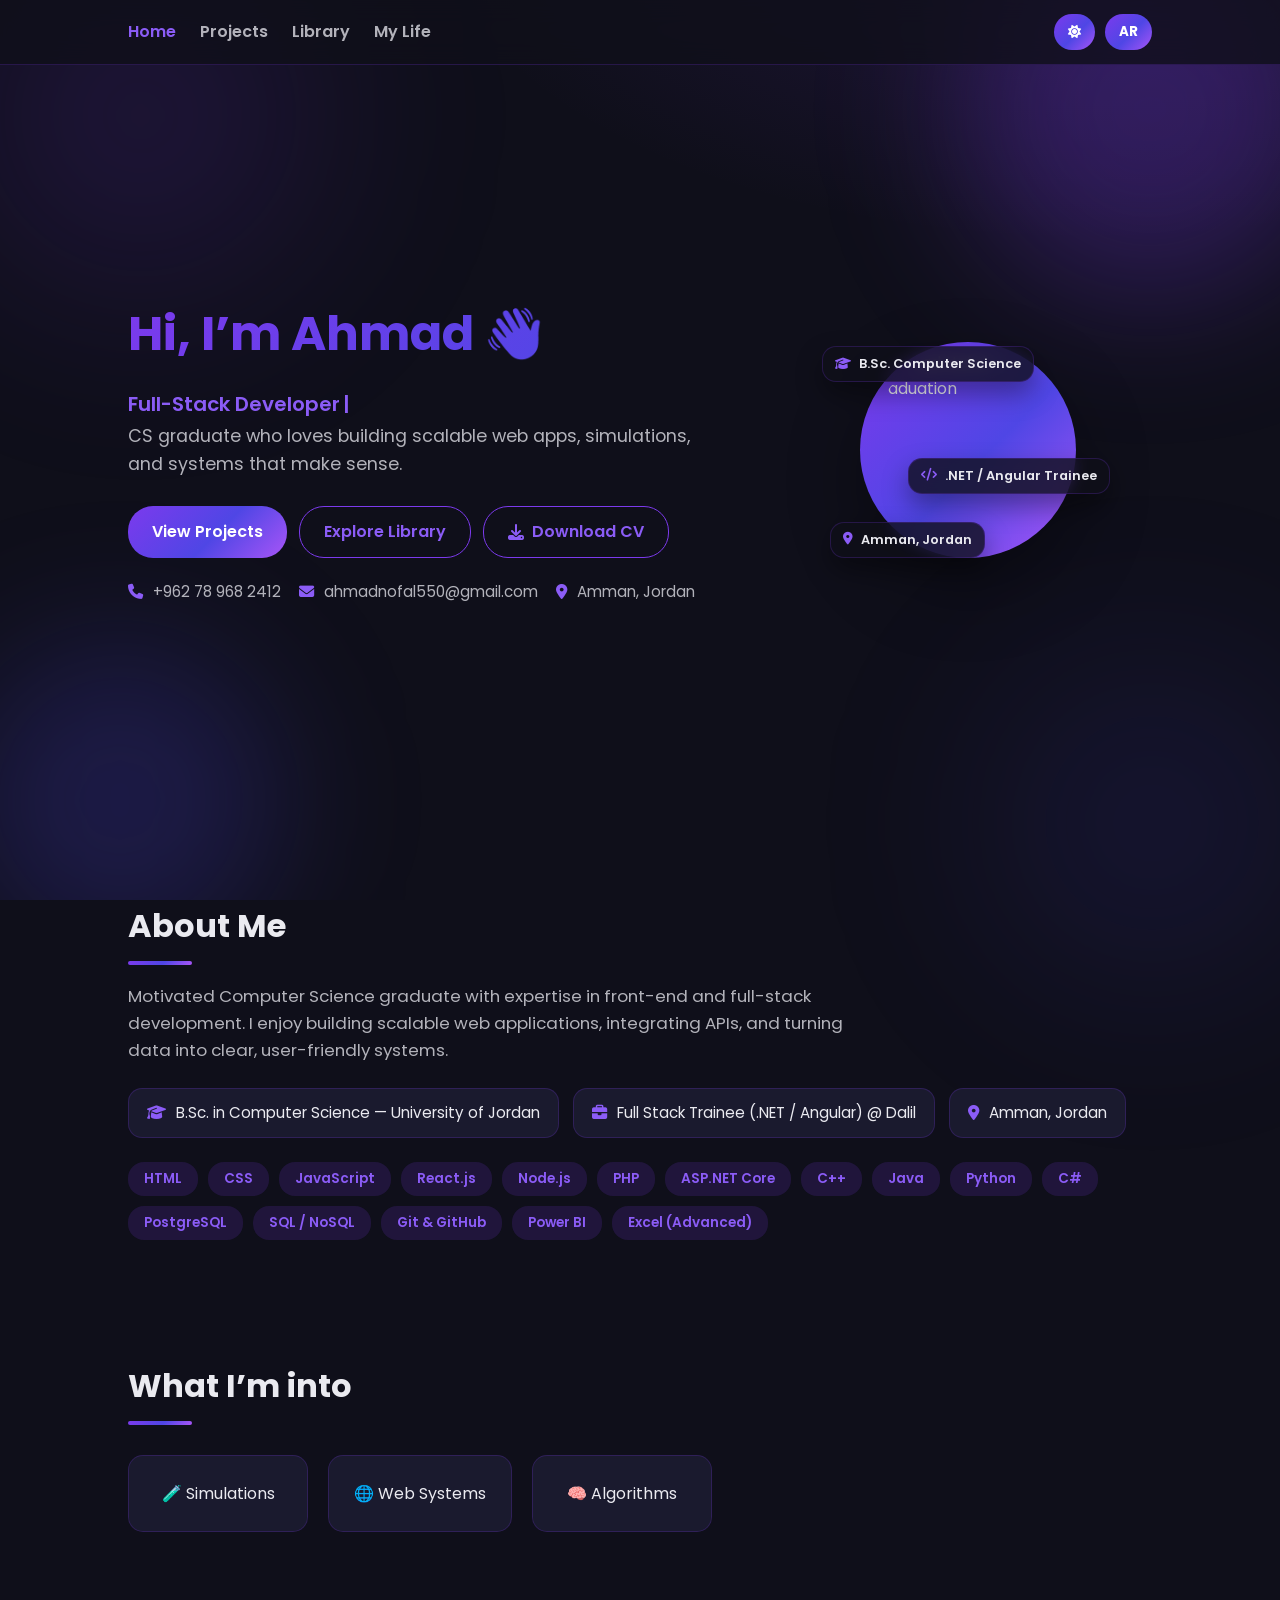
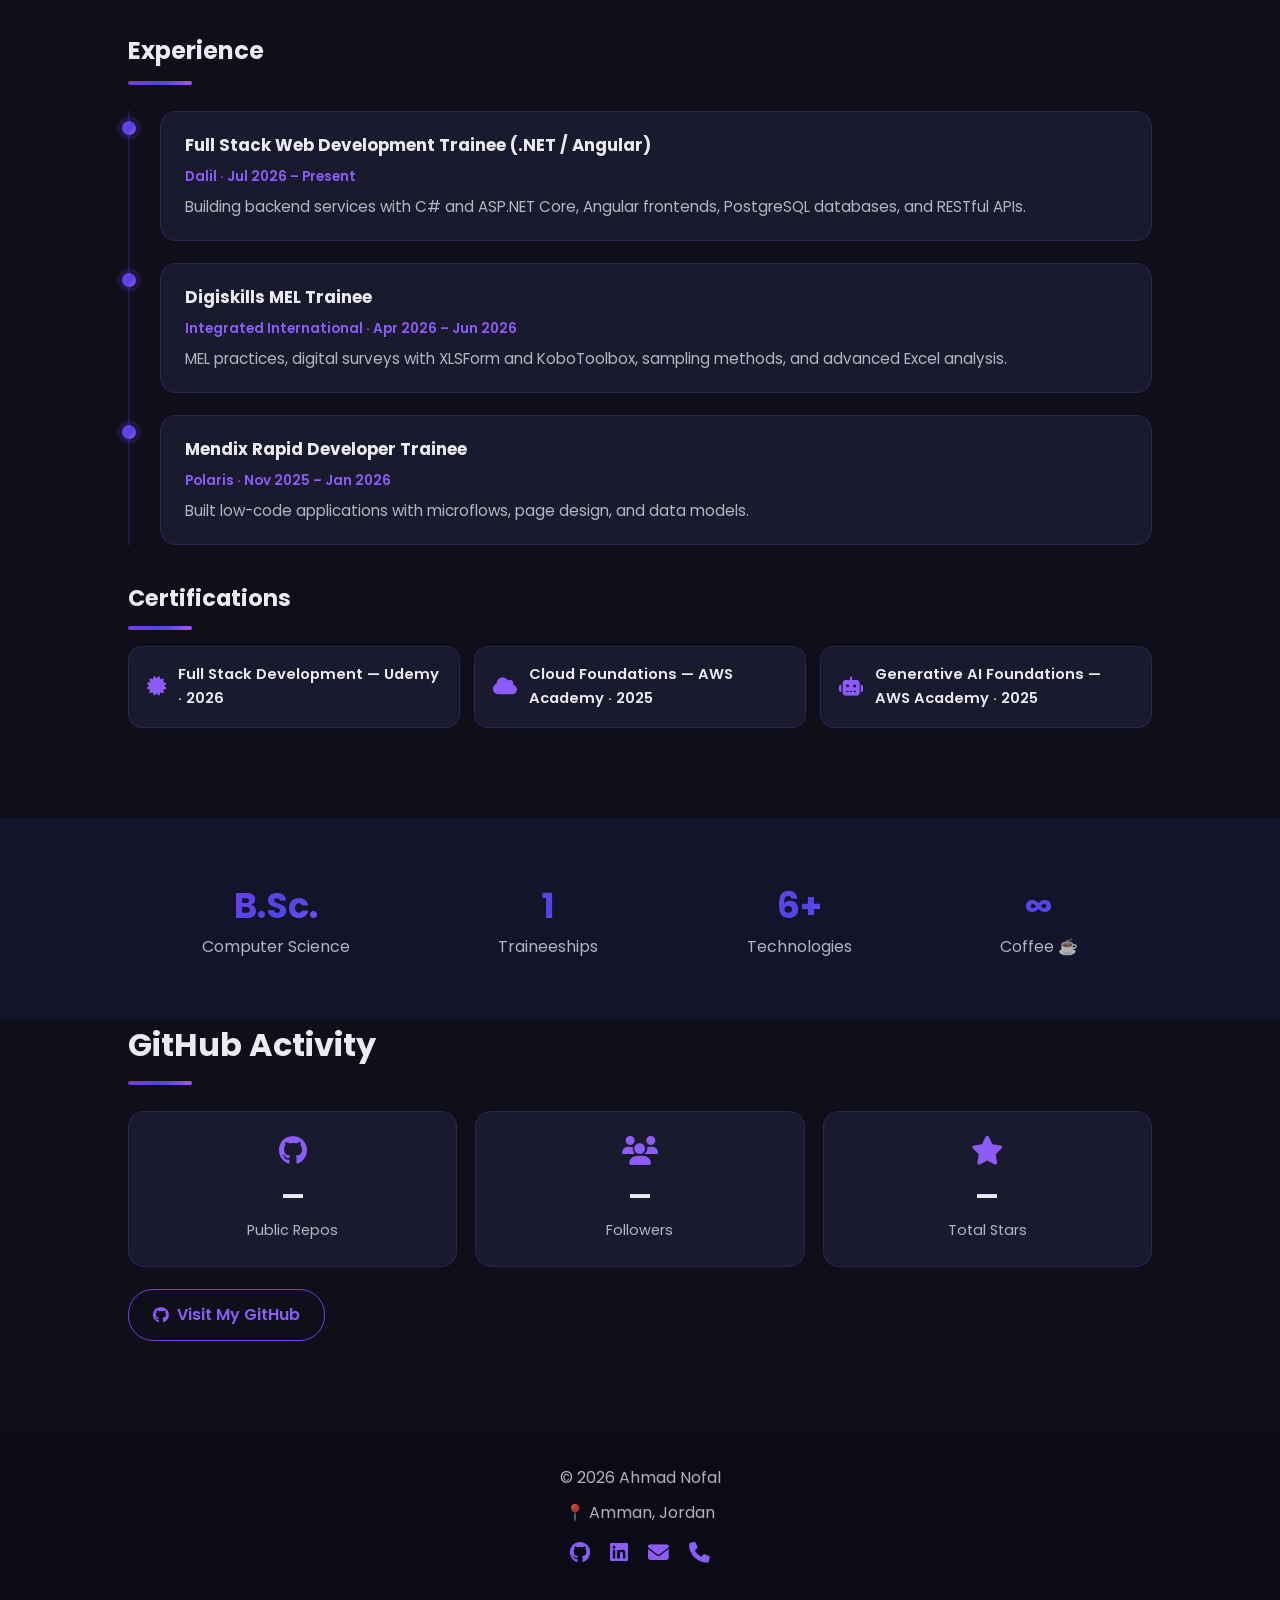
==== index.html @ a69d952c "Site pages, styles and scripts" ====
<!DOCTYPE html>
<html lang="en">

<head>
    <meta charset="UTF-8" />
    <meta name="viewport" content="width=device-width, initial-scale=1.0" />
    <title>Ahmad Nofal | Full-Stack Developer</title>

    <!-- SEO -->
    <meta name="description" content="Ahmad Nofal — Computer Science graduate and Full-Stack developer from Amman, Jordan. Building scalable web apps, simulations, and data-driven systems." />
    <meta name="keywords" content="Ahmad Nofal, Full-Stack Developer, Web Developer, Jordan, PHP, .NET, Angular, Portfolio" />
    <meta name="author" content="Ahmad Nofal" />
    <meta name="theme-color" content="#0f0f1a" />

    <!-- Open Graph -->
    <meta property="og:type" content="website" />
    <meta property="og:title" content="Ahmad Nofal | Full-Stack Developer" />
    <meta property="og:description" content="CS graduate & Full-Stack developer from Amman, Jordan — building scalable web apps, simulations, and data-driven systems." />
    <meta property="og:image" content="assets/img/ahmad.jpg" />
    <meta name="twitter:card" content="summary_large_image" />
    <link rel="icon" href="data:image/svg+xml,<svg xmlns=%22http://www.w3.org/2000/svg%22 viewBox=%220 0 100 100%22><text y=%22.9em%22 font-size=%2290%22>👨‍💻</text></svg>" />

    <!-- Fonts -->
    <link rel="preconnect" href="https://fonts.googleapis.com" />
    <link rel="preconnect" href="https://fonts.gstatic.com" crossorigin />
    <link href="https://fonts.googleapis.com/css2?family=Poppins:wght@400;600;700&family=Cairo:wght@400;600;700&display=swap" rel="stylesheet" />

    <!-- CSS -->
    <link rel="stylesheet" href="assets/css/style.css" />
    <link rel="stylesheet" href="assets/css/effects.css" />

    <!-- Icons -->
    <link rel="stylesheet" href="https://cdnjs.cloudflare.com/ajax/libs/font-awesome/6.5.0/css/all.min.css" />
</head>

<body class="dark">
    <script>
        /* Apply saved theme before first paint to avoid flashing */
        if (localStorage.getItem("pref-theme") === "light") document.body.classList.add("light");
    </script>

    <!-- TOP BAR -->
    <header class="top-bar">
        <nav class="nav">
            <a href="index.html" class="active" data-i18n="nav.home">Home</a>
            <a href="projects.html" data-i18n="nav.projects">Projects</a>
            <a href="library.html" data-i18n="nav.library">Library</a>
            <a href="life.html" data-i18n="nav.life">My Life</a>
        </nav>
        <div class="toggles">
            <button id="themeToggle" aria-label="Toggle theme"><i class="fas fa-sun"></i></button>
            <button id="langToggle">AR</button>
        </div>
    </header>

    <!-- HERO SECTION -->
    <section class="hero">
        <div class="hero-inner">
            <div class="hero-text">
                <h1 data-i18n="hero.title">Hi, I’m Ahmad </h1>
                <div class="typing-line"><span class="typed-text" id="typedText" data-typed="roles"></span><span class="type-cursor">|</span></div>
                <p data-i18n="hero.subtitle">
                    CS graduate who loves building scalable web apps, simulations, and systems that make sense.
                </p>

                <div class="hero-buttons">
                    <a href="projects.html" class="btn" data-i18n="hero.projectsBtn">View Projects</a>
                    <a href="library.html" class="btn secondary" data-i18n="hero.libraryBtn">Explore Library</a>
                    <a href="assets/Ahmad-Nofal-CV.pdf" download class="btn secondary"><i class="fas fa-download"></i> <span data-i18n="hero.download">Download CV</span></a>
                </div>

                <div class="hero-contact">
                    <a href="tel:+962789682412"><i class="fas fa-phone"></i> +962 78 968 2412</a>
                    <a href="mailto:ahmadnofal550@gmail.com"><i class="fas fa-envelope"></i> ahmadnofal550@gmail.com</a>
                    <span><i class="fas fa-map-marker-alt"></i> Amman, Jordan</span>
                </div>
            </div>

            <div class="hero-photo">
                <div class="photo-frame">
                    <img src="assets/img/ahmad.jpg" alt="Ahmad Nofal — Graduation" />
                </div>
                <div class="badge badge-1"><i class="fas fa-graduation-cap"></i> <span data-i18n="hero.badge1">B.Sc. Computer Science</span></div>
                <div class="badge badge-2"><i class="fas fa-code"></i> <span data-i18n="hero.badge2">.NET / Angular Trainee</span></div>
                <div class="badge badge-3"><i class="fas fa-map-marker-alt"></i> <span data-i18n="hero.badge3">Amman, Jordan</span></div>
            </div>
        </div>
    </section>

    <!-- ABOUT -->
    <section class="about">
        <h2 class="reveal" data-i18n="about.title">About Me</h2>
        <p class="about-text reveal" data-i18n="about.text">Motivated Computer Science graduate with expertise in front-end and full-stack development. I enjoy building scalable web applications, integrating APIs, and turning data into clear, user-friendly systems.</p>

        <div class="about-facts reveal">
            <div class="fact"><i class="fas fa-graduation-cap"></i> <span data-i18n="about.edu">B.Sc. in Computer Science — University of Jordan</span></div>
            <div class="fact"><i class="fas fa-briefcase"></i> <span data-i18n="about.work">Full Stack Trainee (.NET / Angular) @ Dalil</span></div>
            <div class="fact"><i class="fas fa-map-marker-alt"></i> <span>Amman, Jordan</span></div>
        </div>

        <div class="skills reveal">
            <span class="chip">HTML</span>
            <span class="chip">CSS</span>
            <span class="chip">JavaScript</span>
            <span class="chip">React.js</span>
            <span class="chip">Node.js</span>
            <span class="chip">PHP</span>
            <span class="chip">ASP.NET Core</span>
            <span class="chip">C++</span>
            <span class="chip">Java</span>
            <span class="chip">Python</span>
            <span class="chip">C#</span>
            <span class="chip">PostgreSQL</span>
            <span class="chip">SQL / NoSQL</span>
            <span class="chip">Git &amp; GitHub</span>
            <span class="chip">Power BI</span>
            <span class="chip">Excel (Advanced)</span>
        </div>
    </section>

    <!-- INTERESTS -->
    <section class="interests">
        <h2 data-i18n="interests.title">What I’m into</h2>

        <div class="cards">
            <div class="card reveal" data-i18n="interests.card1">🧪 Simulations</div>
            <div class="card reveal" data-i18n="interests.card2">🌐 Web Systems</div>
            <div class="card reveal" data-i18n="interests.card3">🧠 Algorithms</div>
        </div>
    </section>

    <!-- EXPERIENCE -->
    <section class="experience">
        <h2 data-i18n="exp.title">Experience</h2>

        <div class="timeline">
            <div class="t-item reveal">
                <div class="t-dot"></div>
                <div class="t-card">
                    <h3 data-i18n="exp.e1.title">Full Stack Web Development Trainee (.NET / Angular)</h3>
                    <span class="t-org" data-i18n="exp.e1.org">Dalil · Jul 2026 – Present</span>
                    <p data-i18n="exp.e1.desc">Building backend services with C# and ASP.NET Core, Angular frontends, PostgreSQL databases, and RESTful APIs.</p>
                </div>
            </div>

            <div class="t-item reveal">
                <div class="t-dot"></div>
                <div class="t-card">
                    <h3 data-i18n="exp.e2.title">Digiskills MEL Trainee</h3>
                    <span class="t-org" data-i18n="exp.e2.org">Integrated International · Apr 2026 – Jun 2026</span>
                    <p data-i18n="exp.e2.desc">MEL practices, digital surveys with XLSForm and KoboToolbox, sampling methods, and advanced Excel analysis.</p>
                </div>
            </div>

            <div class="t-item reveal">
                <div class="t-dot"></div>
                <div class="t-card">
                    <h3 data-i18n="exp.e3.title">Mendix Rapid Developer Trainee</h3>
                    <span class="t-org" data-i18n="exp.e3.org">Polaris · Nov 2025 – Jan 2026</span>
                    <p data-i18n="exp.e3.desc">Built low-code applications with microflows, page design, and data models.</p>
                </div>
            </div>
        </div>

        <h2 class="certs-title" data-i18n="certs.title">Certifications</h2>
        <div class="certs">
            <div class="cert reveal"><i class="fas fa-certificate"></i> <span data-i18n="certs.c1">Full Stack Development — Udemy · 2026</span></div>
            <div class="cert reveal"><i class="fas fa-cloud"></i> <span data-i18n="certs.c2">Cloud Foundations — AWS Academy · 2025</span></div>
            <div class="cert reveal"><i class="fas fa-robot"></i> <span data-i18n="certs.c3">Generative AI Foundations — AWS Academy · 2025</span></div>
        </div>
    </section>

    <!-- STATS -->
    <section class="stats">
        <div class="stat reveal">
            <h3>B.Sc.</h3>
            <p data-i18n="stats.degree">Computer Science</p>
        </div>
        <div class="stat reveal">
            <h3 class="count" data-target="3">3</h3>
            <p data-i18n="stats.internships">Traineeships</p>
        </div>
        <div class="stat reveal">
            <h3 class="count" data-target="15" data-suffix="+">15+</h3>
            <p data-i18n="stats.tech">Technologies</p>
        </div>
        <div class="stat reveal">
            <h3>∞</h3>
            <p data-i18n="stats.coffee">Coffee ☕</p>
        </div>
    </section>

    <!-- GITHUB -->
    <section class="github">
        <h2 data-i18n="gh.title">GitHub Activity</h2>
        <div class="gh-cards">
            <div class="gh-card reveal"><i class="fab fa-github"></i><h3 id="ghRepos">—</h3><p data-i18n="gh.repos">Public Repos</p></div>
            <div class="gh-card reveal"><i class="fas fa-users"></i><h3 id="ghFollowers">—</h3><p data-i18n="gh.followers">Followers</p></div>
            <div class="gh-card reveal"><i class="fas fa-star"></i><h3 id="ghStars">—</h3><p data-i18n="gh.stars">Total Stars</p></div>
        </div>
        <a href="https://github.com/ahm2213480" target="_blank" rel="noopener" class="btn secondary gh-link"><i class="fab fa-github"></i> <span data-i18n="gh.visit">Visit My GitHub</span></a>
    </section>

    <!-- FOOTER -->
    <footer>
        <p data-i18n="footer.rights">© 2026 Ahmad Nofal</p>
        <p data-i18n="footer.location">📍 Amman, Jordan</p>
        <div class="social">
            <a href="https://github.com/ahm2213480" target="_blank" rel="noopener" aria-label="GitHub"><i class="fab fa-github"></i></a>
            <a href="https://www.linkedin.com/in/ahmad-nofal-21885a234/" target="_blank" rel="noopener" aria-label="LinkedIn"><i class="fab fa-linkedin"></i></a>
            <a href="mailto:ahmadnofal550@gmail.com" aria-label="Email"><i class="fas fa-envelope"></i></a>
            <a href="tel:+962789682412" aria-label="Phone"><i class="fas fa-phone"></i></a>
        </div>
    </footer>

    <!-- JS -->
    <script src="assets/js/main.js"></script>
</body>

</html>
---- assets/css/style.css ----
/* ===== RESET ===== */
* {
    margin: 0;
    padding: 0;
    box-sizing: border-box;
    font-family: 'Poppins', 'Cairo', 'Segoe UI', Tahoma, sans-serif;
}

html {
    scroll-behavior: smooth;
}

/* ===== THEMES (CSS VARIABLES) ===== */
body {
    --bg: #0f0f1a;
    --bg-alt: #13132a;
    --card: #1a1a2e;
    --card-hover: #232347;
    --text: #eaeaf0;
    --muted: rgba(234, 234, 240, 0.75);
    --accent: #7c3aed;
    --accent-strong: #8b5cf6;
    --accent-soft: rgba(124, 58, 237, 0.16);
    --border: rgba(124, 58, 237, 0.22);
    --topbar-bg: rgba(15, 15, 26, 0.8);
    --shadow: rgba(0, 0, 0, 0.35);
    --footer-bg: #0b0b17;

    background-color: var(--bg);
    background-image: radial-gradient(1100px 550px at 85% -10%, rgba(124, 58, 237, 0.16), transparent 60%);
    background-attachment: fixed;
    color: var(--text);
    line-height: 1.6;
    transition: background-color 0.35s ease, color 0.35s ease;
}

body.light {
    --bg: #f6f7fb;
    --bg-alt: #eef0f8;
    --card: #ffffff;
    --card-hover: #f4f0ff;
    --text: #1c1c2b;
    --muted: rgba(28, 28, 43, 0.72);
    --accent: #6d28d9;
    --accent-strong: #7c3aed;
    --accent-soft: rgba(124, 58, 237, 0.12);
    --border: rgba(109, 40, 217, 0.2);
    --topbar-bg: rgba(246, 247, 251, 0.85);
    --shadow: rgba(28, 28, 43, 0.12);
    --footer-bg: #e9eaf3;

    background-image: radial-gradient(1100px 550px at 85% -10%, rgba(124, 58, 237, 0.1), transparent 60%);
}

/* ===== TOP BAR ===== */
.top-bar {
    position: fixed;
    top: 0;
    inset-inline: 0;
    z-index: 100;
    display: flex;
    justify-content: space-between;
    align-items: center;
    padding: 14px 10%;
    background: var(--topbar-bg);
    backdrop-filter: blur(12px);
    -webkit-backdrop-filter: blur(12px);
    border-bottom: 1px solid var(--border);
    transition: background 0.35s ease;
}

.nav {
    display: flex;
    gap: 24px;
}

.nav a {
    color: var(--muted);
    text-decoration: none;
    font-weight: 600;
    transition: color 0.2s;
}

.nav a:hover,
.nav a.active {
    color: var(--accent-strong);
}

.toggles {
    display: flex;
    gap: 10px;
}

.top-bar button {
    background: var(--accent);
    border: none;
    color: #fff;
    padding: 8px 14px;
    border-radius: 20px;
    cursor: pointer;
    font-weight: bold;
    transition: transform 0.2s, background 0.2s;
}

.top-bar button:hover {
    transform: translateY(-2px);
    background: var(--accent-strong);
}

/* ===== HERO ===== */
.hero {
    min-height: 100vh;
    display: flex;
    flex-direction: column;
    justify-content: center;
    padding: 0 10%;
}

.hero h1 {
    font-size: 3rem;
    margin-bottom: 15px;
}

.hero p {
    max-width: 600px;
    font-size: 1.1rem;
    color: var(--muted);
}

.hero-buttons {
    margin-top: 28px;
    display: flex;
    gap: 12px;
    flex-wrap: wrap;
}

/* ===== BUTTONS ===== */
.btn {
    display: inline-flex;
    align-items: center;
    gap: 8px;
    padding: 12px 24px;
    border-radius: 25px;
    text-decoration: none;
    background: var(--accent);
    color: #fff;
    font-weight: 600;
    transition: transform 0.3s, background 0.3s, box-shadow 0.3s;
}

.btn:hover {
    transform: translateY(-3px);
    background: var(--accent-strong);
    box-shadow: 0 10px 24px var(--shadow);
}

.btn.secondary {
    background: transparent;
    border: 1px solid var(--accent);
    color: var(--accent-strong);
}

.btn.secondary:hover {
    background: var(--accent-soft);
}

.btn.small {
    padding: 8px 16px;
    font-size: 0.9rem;
}

/* ===== PAGE HEADER (subpages) ===== */
.page-header {
    padding: 150px 10% 20px;
}

.page-header h1 {
    font-size: 2.6rem;
    margin-bottom: 6px;
}

.page-header p {
    color: var(--muted);
    font-size: 1.05rem;
}

/* ===== SECTION TITLES ===== */
.interests {
    padding: 80px 10%;
}

.interests h2 {
    margin-bottom: 30px;
    font-size: 2rem;
}

/* ===== INTEREST CARDS ===== */
.cards {
    display: flex;
    gap: 20px;
    flex-wrap: wrap;
}

.card {
    background: var(--card);
    border: 1px solid var(--border);
    padding: 25px;
    border-radius: 15px;
    min-width: 180px;
    text-align: center;
    transition: transform 0.3s, background 0.3s, border-color 0.3s;
}

.card:hover {
    transform: translateY(-5px);
    background: var(--card-hover);
    border-color: var(--accent);
}

/* ===== PROJECTS / LIBRARY GRID ===== */
.grid-section {
    padding: 40px 10% 110px;
}

.cards-grid {
    display: grid;
    grid-template-columns: repeat(auto-fill, minmax(280px, 1fr));
    gap: 22px;
}

.project-card,
.book-card {
    background: var(--card);
    border: 1px solid var(--border);
    border-radius: 16px;
    padding: 24px;
    display: flex;
    flex-direction: column;
    gap: 12px;
    transition: transform 0.3s, background 0.3s, box-shadow 0.3s, border-color 0.3s;
}

.project-card:hover,
.book-card:hover {
    transform: translateY(-6px);
    background: var(--card-hover);
    border-color: var(--accent);
    box-shadow: 0 16px 32px var(--shadow);
}

.card-icon {
    font-size: 2.1rem;
}

.project-card h3,
.book-card h3 {
    font-size: 1.15rem;
}

.project-card>p,
.book-card>p {
    color: var(--muted);
    font-size: 0.95rem;
    flex-grow: 1;
}

.book-meta {
    color: var(--accent-strong);
    font-size: 0.85rem;
    font-weight: 600;
}

.tags {
    display: flex;
    gap: 8px;
    flex-wrap: wrap;
}

.tags span {
    background: var(--accent-soft);
    color: var(--accent-strong);
    padding: 4px 12px;
    border-radius: 12px;
    font-size: 0.8rem;
    font-weight: 600;
}

.card-links {
    display: flex;
    gap: 10px;
    margin-top: 4px;
}

/* ===== STATS ===== */
.stats {
    display: flex;
    justify-content: space-around;
    padding: 60px 10%;
    background: var(--bg-alt);
    transition: background 0.35s ease;
}

.stat {
    text-align: center;
}

.stat h3 {
    font-size: 2.2rem;
    color: var(--accent-strong);
}

.stat p {
    color: var(--muted);
}

/* ===== FOOTER ===== */
footer {
    text-align: center;
    padding: 34px 10%;
    background: var(--footer-bg);
    transition: background 0.35s ease;
}

footer p {
    color: var(--muted);
    margin-bottom: 10px;
}

footer .social a {
    color: var(--accent-strong);
    margin: 0 8px;
    font-size: 1.3rem;
    display: inline-block;
    transition: transform 0.2s, opacity 0.2s;
}

footer .social a:hover {
    transform: translateY(-3px);
    opacity: 0.85;
}

/* ===== REVEAL ON SCROLL ===== */
.reveal {
    opacity: 0;
    transform: translateY(26px);
    transition: opacity 0.6s ease, transform 0.6s ease;
}

.reveal.visible {
    opacity: 1;
    transform: none;
}

@media (prefers-reduced-motion: reduce) {
    .reveal {
        opacity: 1;
        transform: none;
        transition: none;
    }

    * {
        transition: none !important;
    }
}

/* ===== RESPONSIVE ===== */
@media (max-width: 768px) {
    .top-bar {
        padding: 10px 5%;
    }

    .nav {
        gap: 14px;
    }

    .nav a {
        font-size: 0.9rem;
    }

    .hero,
    .interests,
    .grid-section {
        padding-inline: 6%;
    }

    .page-header {
        padding: 120px 6% 16px;
    }

    .hero h1 {
        font-size: 2.2rem;
    }

    .page-header h1 {
        font-size: 2rem;
    }

    .stats {
        flex-direction: column;
        gap: 30px;
    }
}

/* ===== FEATURED PROJECT ===== */
.project-card.featured {
    grid-column: 1 / -1;
    position: relative;
}

.badge-featured {
    position: absolute;
    top: 18px;
    inset-inline-end: 18px;
    background: var(--accent);
    color: #fff;
    padding: 5px 14px;
    border-radius: 14px;
    font-size: 0.75rem;
    font-weight: 700;
}

.feature-list {
    list-style: none;
    display: grid;
    grid-template-columns: repeat(auto-fit, minmax(230px, 1fr));
    gap: 8px;
    margin: 4px 0;
}

.feature-list li {
    color: var(--muted);
    font-size: 0.95rem;
}

.feature-list i {
    color: #22c55e;
    margin-inline-end: 8px;
}

/* ===== ABOUT (index) ===== */
.about {
    padding: 0 10% 40px;
}

.about h2 {
    font-size: 2rem;
    margin-bottom: 18px;
}

.about-text {
    max-width: 760px;
    color: var(--muted);
    font-size: 1.05rem;
}

.about-facts {
    display: flex;
    flex-wrap: wrap;
    gap: 14px;
    margin: 24px 0;
}

.fact {
    display: inline-flex;
    align-items: center;
    gap: 10px;
    background: var(--card);
    border: 1px solid var(--border);
    border-radius: 14px;
    padding: 12px 18px;
    font-size: 0.95rem;
}

.fact i {
    color: var(--accent-strong);
}

.skills {
    display: flex;
    flex-wrap: wrap;
    gap: 10px;
}

.skills .chip {
    background: var(--accent-soft);
    color: var(--accent-strong);
    padding: 6px 16px;
    border-radius: 16px;
    font-size: 0.85rem;
    font-weight: 600;
}

/* ===== HERO CONTACT ===== */
.hero-contact {
    margin-top: 22px;
    display: flex;
    flex-wrap: wrap;
    gap: 18px;
}

.hero-contact a,
.hero-contact span {
    color: var(--muted);
    text-decoration: none;
    font-size: 0.95rem;
    transition: color 0.2s;
}

.hero-contact a:hover {
    color: var(--accent-strong);
}

.hero-contact i {
    color: var(--accent-strong);
    margin-inline-end: 6px;
}

/* ===== GRADIENT ACCENTS ===== */
body {
    --grad: linear-gradient(135deg, #7c3aed 0%, #4f46e5 55%, #a855f7 100%);
}

body.light {
    --grad: linear-gradient(135deg, #6d28d9 0%, #4f46e5 55%, #9333ea 100%);
}

/* ===== HERO LAYOUT (text + photo) ===== */
.hero-inner {
    display: grid;
    grid-template-columns: 1.15fr 0.85fr;
    align-items: center;
    gap: 48px;
    width: 100%;
}

.hero-text {
    min-width: 0;
}

.hero h1 {
    background: var(--grad);
    -webkit-background-clip: text;
    background-clip: text;
    -webkit-text-fill-color: transparent;
    color: transparent;
    width: fit-content;
}

/* ===== PHOTO FRAME ===== */
.hero-photo {
    position: relative;
    justify-self: center;
}

.photo-frame {
    padding: 10px;
    border-radius: 34px;
    background: var(--grad);
    box-shadow: 0 30px 70px var(--shadow);
}

.photo-frame img {
    display: block;
    width: min(320px, 74vw);
    aspect-ratio: 4 / 5;
    object-fit: cover;
    object-position: center top;
    border-radius: 26px;
}

/* ===== FLOATING BADGES ===== */
.badge {
    position: absolute;
    display: inline-flex;
    align-items: center;
    gap: 8px;
    background: var(--topbar-bg);
    backdrop-filter: blur(8px);
    -webkit-backdrop-filter: blur(8px);
    border: 1px solid var(--border);
    border-radius: 14px;
    padding: 8px 14px;
    font-size: 0.85rem;
    font-weight: 600;
    white-space: nowrap;
    box-shadow: 0 12px 26px var(--shadow);
    animation: float 5.5s ease-in-out infinite;
}

.badge i {
    color: var(--accent-strong);
}

.badge-1 {
    top: 22px;
    inset-inline-start: -30px;
}

.badge-2 {
    bottom: 96px;
    inset-inline-end: -24px;
    animation-delay: 1.4s;
}

.badge-3 {
    bottom: 16px;
    inset-inline-start: -12px;
    animation-delay: 2.6s;
}

@keyframes float {
    0%, 100% { transform: translateY(0); }
    50% { transform: translateY(-10px); }
}

@media (prefers-reduced-motion: reduce) {
    .badge { animation: none; }
}

/* ===== GRADIENT BUTTONS & STATS ===== */
.btn {
    background: var(--grad);
}

.btn:hover {
    background: var(--grad);
    filter: brightness(1.12);
}

.top-bar button {
    background: var(--grad);
}

.top-bar button:hover {
    background: var(--grad);
    filter: brightness(1.12);
}

.stat h3 {
    background: var(--grad);
    -webkit-background-clip: text;
    background-clip: text;
    -webkit-text-fill-color: transparent;
}

.project-card:hover,
.book-card:hover {
    box-shadow: 0 18px 44px rgba(124, 58, 237, 0.28);
}

/* ===== SECTION TITLE ACCENT ===== */
.about h2,
.interests h2,
.experience h2 {
    position: relative;
    padding-bottom: 14px;
}

.about h2::after,
.interests h2::after,
.experience h2::after {
    content: "";
    position: absolute;
    bottom: 0;
    inset-inline-start: 0;
    width: 64px;
    height: 4px;
    border-radius: 2px;
    background: var(--grad);
}

/* ===== EXPERIENCE TIMELINE ===== */
.experience {
    padding: 20px 10% 90px;
}

.timeline {
    position: relative;
    margin-top: 26px;
    display: flex;
    flex-direction: column;
    gap: 22px;
    border-inline-start: 2px solid var(--border);
}

.t-item {
    position: relative;
    padding-inline-start: 30px;
}

.t-dot {
    position: absolute;
    inset-inline-start: -8px;
    top: 10px;
    width: 14px;
    height: 14px;
    border-radius: 50%;
    background: var(--grad);
    box-shadow: 0 0 0 5px var(--accent-soft);
}

.t-card {
    background: var(--card);
    border: 1px solid var(--border);
    border-radius: 16px;
    padding: 20px 24px;
    transition: transform 0.3s, border-color 0.3s, background 0.3s;
}

.t-card:hover {
    transform: translateY(-4px);
    border-color: var(--accent);
    background: var(--card-hover);
}

.t-card h3 {
    font-size: 1.05rem;
    margin-bottom: 4px;
}

.t-org {
    display: inline-block;
    color: var(--accent-strong);
    font-size: 0.85rem;
    font-weight: 600;
    margin-bottom: 8px;
}

.t-card p {
    color: var(--muted);
    font-size: 0.95rem;
}

/* ===== CERTIFICATIONS ===== */
.certs-title {
    font-size: 1.4rem;
    margin: 36px 0 16px;
}

.certs {
    display: grid;
    grid-template-columns: repeat(auto-fit, minmax(260px, 1fr));
    gap: 14px;
}

.cert {
    display: flex;
    align-items: center;
    gap: 12px;
    background: var(--card);
    border: 1px solid var(--border);
    border-radius: 14px;
    padding: 16px 18px;
    font-size: 0.92rem;
    font-weight: 600;
    transition: transform 0.3s, border-color 0.3s;
}

.cert:hover {
    transform: translateY(-4px);
    border-color: var(--accent);
}

.cert i {
    color: var(--accent-strong);
    font-size: 1.2rem;
}

/* ===== RESPONSIVE (hero photo + timeline) ===== */
@media (max-width: 900px) {
    .hero-inner {
        grid-template-columns: 1fr;
        gap: 36px;
        text-align: center;
    }

    .hero-text p {
        margin-inline: auto;
    }

    .hero h1 {
        margin-inline: auto;
    }

    .hero-buttons,
    .hero-contact {
        justify-content: center;
    }

    .hero-photo {
        order: -1;
    }

    .photo-frame img {
        width: min(280px, 70vw);
    }

    .badge {
        font-size: 0.78rem;
        padding: 7px 12px;
    }

    .badge-1 {
        inset-inline-start: -6px;
    }

    .badge-2 {
        inset-inline-end: -6px;
        bottom: 84px;
    }

    .badge-3 {
        inset-inline-start: -2px;
    }
}

/* ===== ROUND SMALL PHOTO ===== */
.hero-inner {
    grid-template-columns: 1.25fr 0.75fr;
    gap: 40px;
}

.photo-frame {
    padding: 8px;
    border-radius: 50%;
}

.photo-frame img {
    width: min(200px, 46vw);
    aspect-ratio: 1 / 1;
    border-radius: 50%;
    object-position: center 20%;
    animation: float 7s ease-in-out infinite;
}

.badge {
    font-size: 0.8rem;
    padding: 7px 12px;
}

.badge-1 {
    top: 4px;
    inset-inline-start: -38px;
}

.badge-2 {
    bottom: 64px;
    inset-inline-end: -34px;
}

.badge-3 {
    bottom: 0;
    inset-inline-start: -30px;
}

/* ===== TYPING LINE ===== */
.typing-line {
    margin-top: 4px;
    min-height: 1.7em;
    font-size: 1.25rem;
    font-weight: 600;
    color: var(--accent-strong);
}

.type-cursor {
    display: inline-block;
    margin-inline-start: 3px;
    animation: blink 0.9s step-end infinite;
}

@keyframes blink {
    0%, 100% { opacity: 1; }
    50% { opacity: 0; }
}

/* ===== HERO BACKGROUND ORBS ===== */
.hero {
    position: relative;
    overflow: hidden;
}

.hero::before,
.hero::after {
    content: "";
    position: absolute;
    border-radius: 50%;
    filter: blur(70px);
    z-index: 0;
    pointer-events: none;
    animation: pulse 9s ease-in-out infinite;
}

.hero::before {
    width: 380px;
    height: 380px;
    background: rgba(124, 58, 237, 0.28);
    top: -80px;
    inset-inline-end: -60px;
}

.hero::after {
    width: 320px;
    height: 320px;
    background: rgba(79, 70, 229, 0.22);
    bottom: -60px;
    inset-inline-start: -40px;
    animation-delay: 2s;
}

@keyframes pulse {
    0%, 100% { transform: scale(1); opacity: 1; }
    50% { transform: scale(1.15); opacity: 0.7; }
}

.hero-inner {
    position: relative;
    z-index: 1;
}

/* ===== GITHUB SECTION ===== */
.github {
    padding: 0 10% 90px;
}

.github h2 {
    font-size: 2rem;
    position: relative;
    padding-bottom: 14px;
}

.github h2::after {
    content: "";
    position: absolute;
    bottom: 0;
    inset-inline-start: 0;
    width: 64px;
    height: 4px;
    border-radius: 2px;
    background: var(--grad);
}

.gh-cards {
    display: grid;
    grid-template-columns: repeat(auto-fit, minmax(200px, 1fr));
    gap: 18px;
    margin-top: 26px;
}

.gh-card {
    background: var(--card);
    border: 1px solid var(--border);
    border-radius: 16px;
    padding: 24px;
    text-align: center;
    transition: transform 0.3s, border-color 0.3s, box-shadow 0.3s;
}

.gh-card:hover {
    transform: translateY(-5px);
    border-color: var(--accent);
    box-shadow: 0 16px 40px rgba(124, 58, 237, 0.28);
}

.gh-card i {
    font-size: 1.8rem;
    color: var(--accent-strong);
}

.gh-card h3 {
    font-size: 1.6rem;
    margin: 8px 0 2px;
}

.gh-card p {
    color: var(--muted);
    font-size: 0.9rem;
}

.gh-link {
    margin-top: 22px;
}

/* ===== STAGGER REVEAL DELAYS ===== */
.cards .card:nth-child(2) { transition-delay: 0.12s; }
.cards .card:nth-child(3) { transition-delay: 0.24s; }
.certs .cert:nth-child(2) { transition-delay: 0.12s; }
.certs .cert:nth-child(3) { transition-delay: 0.24s; }
.gh-cards .gh-card:nth-child(2) { transition-delay: 0.12s; }
.gh-cards .gh-card:nth-child(3) { transition-delay: 0.24s; }
.timeline .t-item:nth-child(2) { transition-delay: 0.12s; }
.timeline .t-item:nth-child(3) { transition-delay: 0.24s; }

@media (prefers-reduced-motion: reduce) {
    .photo-frame img,
    .hero::before,
    .hero::after,
    .type-cursor {
        animation: none !important;
    }
}

/* ===== RESPONSIVE (round photo) ===== */
@media (max-width: 900px) {
    .hero-inner {
        grid-template-columns: 1fr;
        gap: 30px;
    }

    .photo-frame img {
        width: min(150px, 40vw);
    }

    .badge {
        font-size: 0.72rem;
        padding: 6px 10px;
    }

    .badge-1 {
        top: 0;
        inset-inline-start: -8px;
    }

    .badge-2 {
        inset-inline-end: -8px;
        bottom: 50px;
    }

    .badge-3 {
        inset-inline-start: -4px;
        bottom: -6px;
    }
}
---- assets/css/effects.css ----
/* ============================================================
   My Profile — effects.css
   Animated background + entrance & hover motion effects.
   Loaded after style.css so it layers on top of it.
   ============================================================ */

/* ===== ANIMATED PAGE BACKGROUND — drifting glow orbs ===== */
body::before,
body::after {
    content: "";
    position: fixed;
    border-radius: 50%;
    pointer-events: none;
    z-index: -1;
    filter: blur(90px);
    opacity: 0.5;
    will-change: transform;
}

body::before {
    width: 46vmax;
    height: 46vmax;
    top: -14vmax;
    inset-inline-start: -12vmax;
    background: radial-gradient(circle, rgba(124, 58, 237, 0.4) 0%, rgba(124, 58, 237, 0) 65%);
    animation: orb-drift-a 26s ease-in-out infinite alternate;
}

body::after {
    width: 40vmax;
    height: 40vmax;
    bottom: -14vmax;
    inset-inline-end: -10vmax;
    background: radial-gradient(circle, rgba(79, 70, 229, 0.35) 0%, rgba(79, 70, 229, 0) 65%);
    animation: orb-drift-b 32s ease-in-out infinite alternate;
}

body.light::before {
    background: radial-gradient(circle, rgba(124, 58, 237, 0.2) 0%, rgba(124, 58, 237, 0) 65%);
    opacity: 0.6;
}

body.light::after {
    background: radial-gradient(circle, rgba(79, 70, 229, 0.16) 0%, rgba(79, 70, 229, 0) 65%);
    opacity: 0.6;
}

@keyframes orb-drift-a {
    0%   { transform: translate3d(0, 0, 0) scale(1); }
    50%  { transform: translate3d(7vmax, 5vmax, 0) scale(1.15); }
    100% { transform: translate3d(3vmax, 10vmax, 0) scale(0.92); }
}

@keyframes orb-drift-b {
    0%   { transform: translate3d(0, 0, 0) scale(1); }
    50%  { transform: translate3d(-8vmax, -5vmax, 0) scale(1.1); }
    100% { transform: translate3d(-4vmax, -10vmax, 0) scale(0.9); }
}

/* ===== ENTRANCE ANIMATIONS ===== */
@keyframes rise {
    from { opacity: 0; transform: translateY(26px); }
    to   { opacity: 1; transform: translateY(0); }
}

@keyframes pop-in {
    from { opacity: 0; transform: scale(0.7); }
    to   { opacity: 1; transform: scale(1); }
}

/* Hero text slides up, one line after another */
.hero-text > * {
    animation: rise 0.7s cubic-bezier(0.22, 0.9, 0.3, 1.15) both;
}

.hero-text > *:nth-child(2) { animation-delay: 0.12s; }
.hero-text > *:nth-child(3) { animation-delay: 0.22s; }
.hero-text > *:nth-child(4) { animation-delay: 0.32s; }
.hero-text > *:nth-child(5) { animation-delay: 0.42s; }

/* Photo pops in next to the text */
.hero-photo {
    animation: pop-in 0.8s cubic-bezier(0.34, 1.35, 0.44, 1) 0.15s both;
}

/* ===== GRADIENT TITLES WITH SLOW SHIMMER ===== */
.hero h1,
.page-header h1 {
    background: var(--grad);
    background-size: 220% auto;
    -webkit-background-clip: text;
    background-clip: text;
    -webkit-text-fill-color: transparent;
    color: transparent;
}

.hero h1 {
    animation: rise 0.7s cubic-bezier(0.22, 0.9, 0.3, 1.15) both,
               shimmer 8s linear infinite;
}

/* Sub-page headers get the same look as the home hero */
.page-header h1 {
    animation: rise 0.7s cubic-bezier(0.22, 0.9, 0.3, 1.15) both,
               shimmer 8s linear infinite;
}

.page-header p {
    animation: rise 0.7s cubic-bezier(0.22, 0.9, 0.3, 1.15) 0.12s both;
}

.page-header .typing-line {
    margin-top: 6px;
    font-size: 1.05rem;
    animation: rise 0.7s cubic-bezier(0.22, 0.9, 0.3, 1.15) 0.22s both;
}

@keyframes shimmer {
    to { background-position: 220% center; }
}

/* ===== BUTTON SHINE SWEEP ===== */
.btn {
    position: relative;
    overflow: hidden;
}

.btn::after {
    content: "";
    position: absolute;
    top: 0;
    left: -80%;
    width: 50%;
    height: 100%;
    background: linear-gradient(105deg, transparent, rgba(255, 255, 255, 0.35), transparent);
    transform: skewX(-20deg);
    transition: left 0.6s ease;
    pointer-events: none;
}

.btn:hover::after {
    left: 130%;
}

/* ===== CARD / CHIP / CERT MICRO-INTERACTIONS ===== */
.skills .chip {
    transition: transform 0.25s ease, box-shadow 0.25s ease;
}

.skills .chip:hover {
    transform: translateY(-4px) scale(1.06);
    box-shadow: 0 10px 22px rgba(124, 58, 237, 0.28);
}

.project-card:hover .card-icon,
.book-card:hover .card-icon {
    animation: icon-bounce 0.55s ease;
}

@keyframes icon-bounce {
    0%, 100% { transform: translateY(0) scale(1); }
    40%      { transform: translateY(-9px) scale(1.18); }
}

/* Gradient bar sweeping in on top of book cards */
.book-card {
    position: relative;
    overflow: hidden;
}

.book-card::before {
    content: "";
    position: absolute;
    top: 0;
    inset-inline: 0;
    height: 4px;
    background: var(--grad);
    transform: scaleX(0);
    transform-origin: left;
    transition: transform 0.4s ease;
}

.book-card:hover::before {
    transform: scaleX(1);
}

.cert i {
    transition: transform 0.3s ease;
}

.cert:hover i {
    transform: rotate(-10deg) scale(1.2);
}

/* ===== REDUCED MOTION ===== */
@media (prefers-reduced-motion: reduce) {
    body::before,
    body::after,
    .hero-text > *,
    .hero-photo,
    .hero h1,
    .page-header h1,
    .page-header p,
    .page-header .typing-line,
    .btn::after,
    .project-card:hover .card-icon,
    .book-card:hover .card-icon,
    .book-card::before {
        animation: none !important;
        transition: none !important;
    }
}
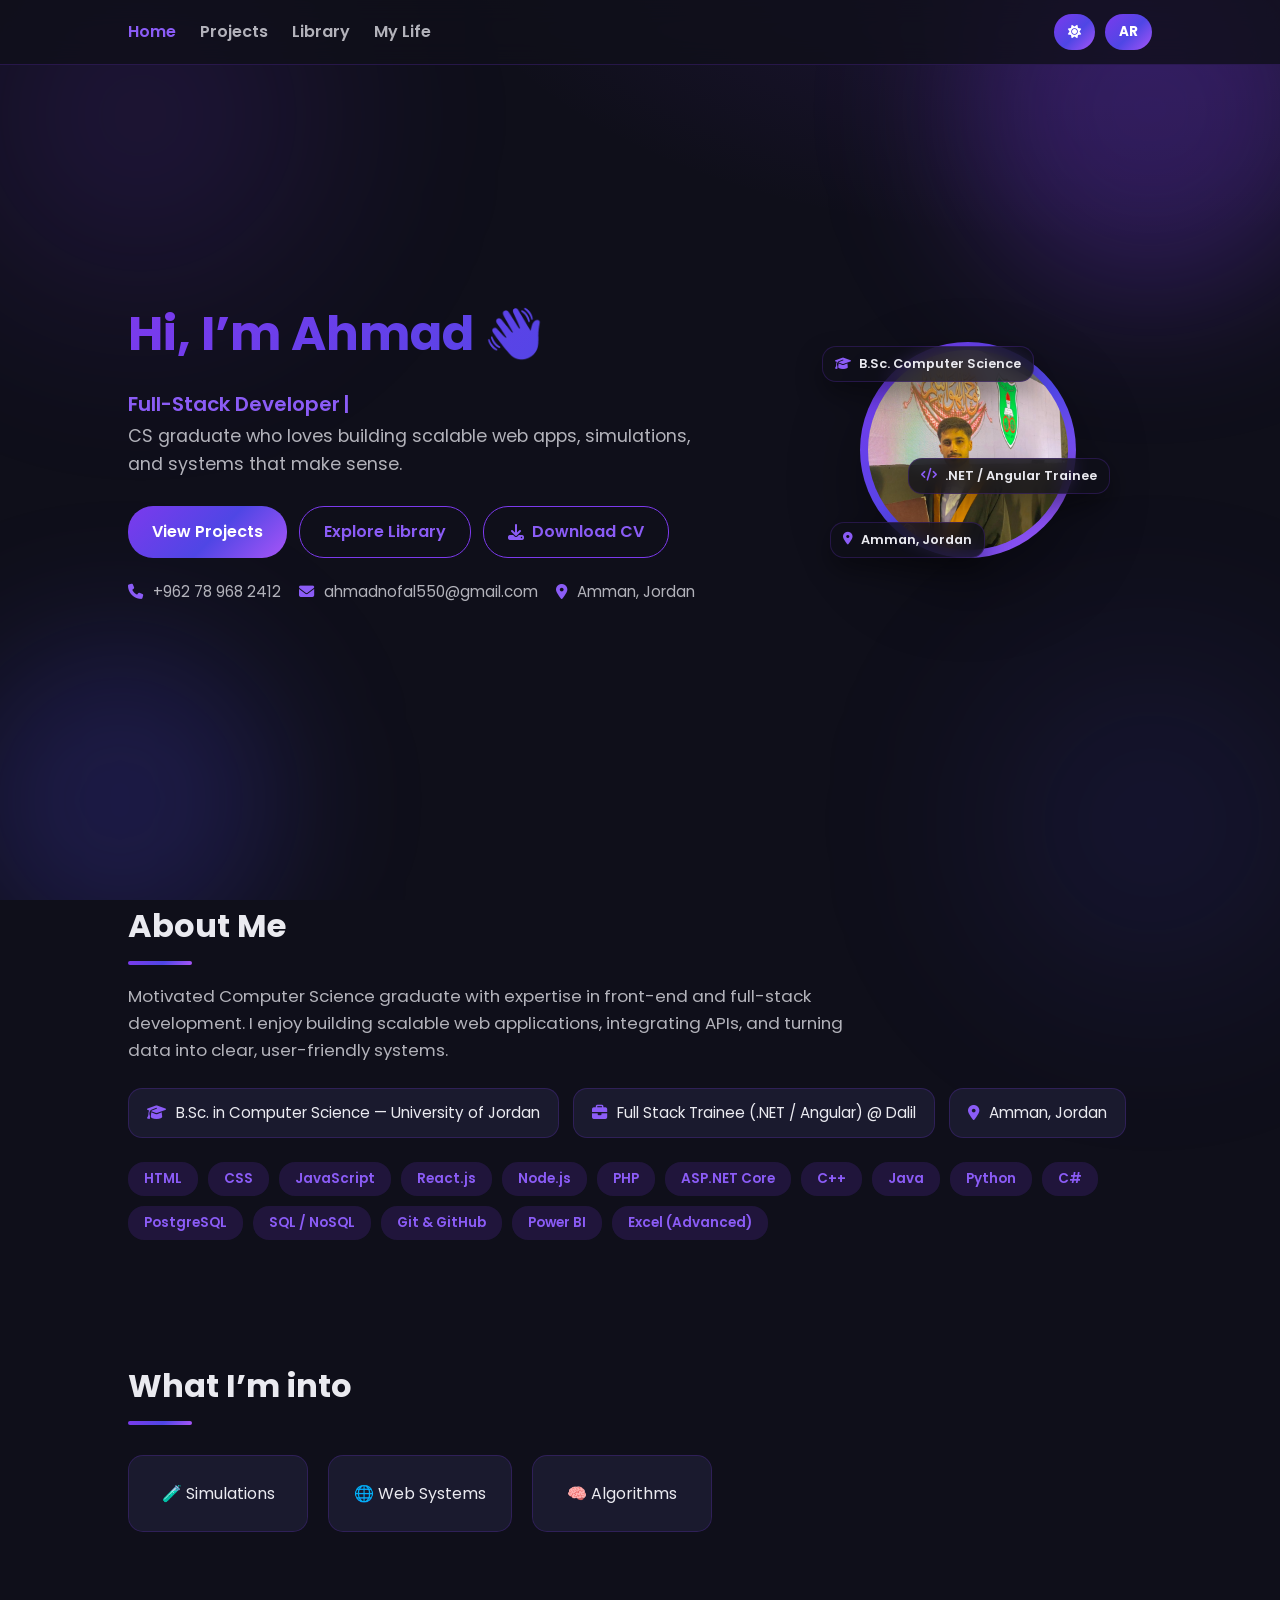
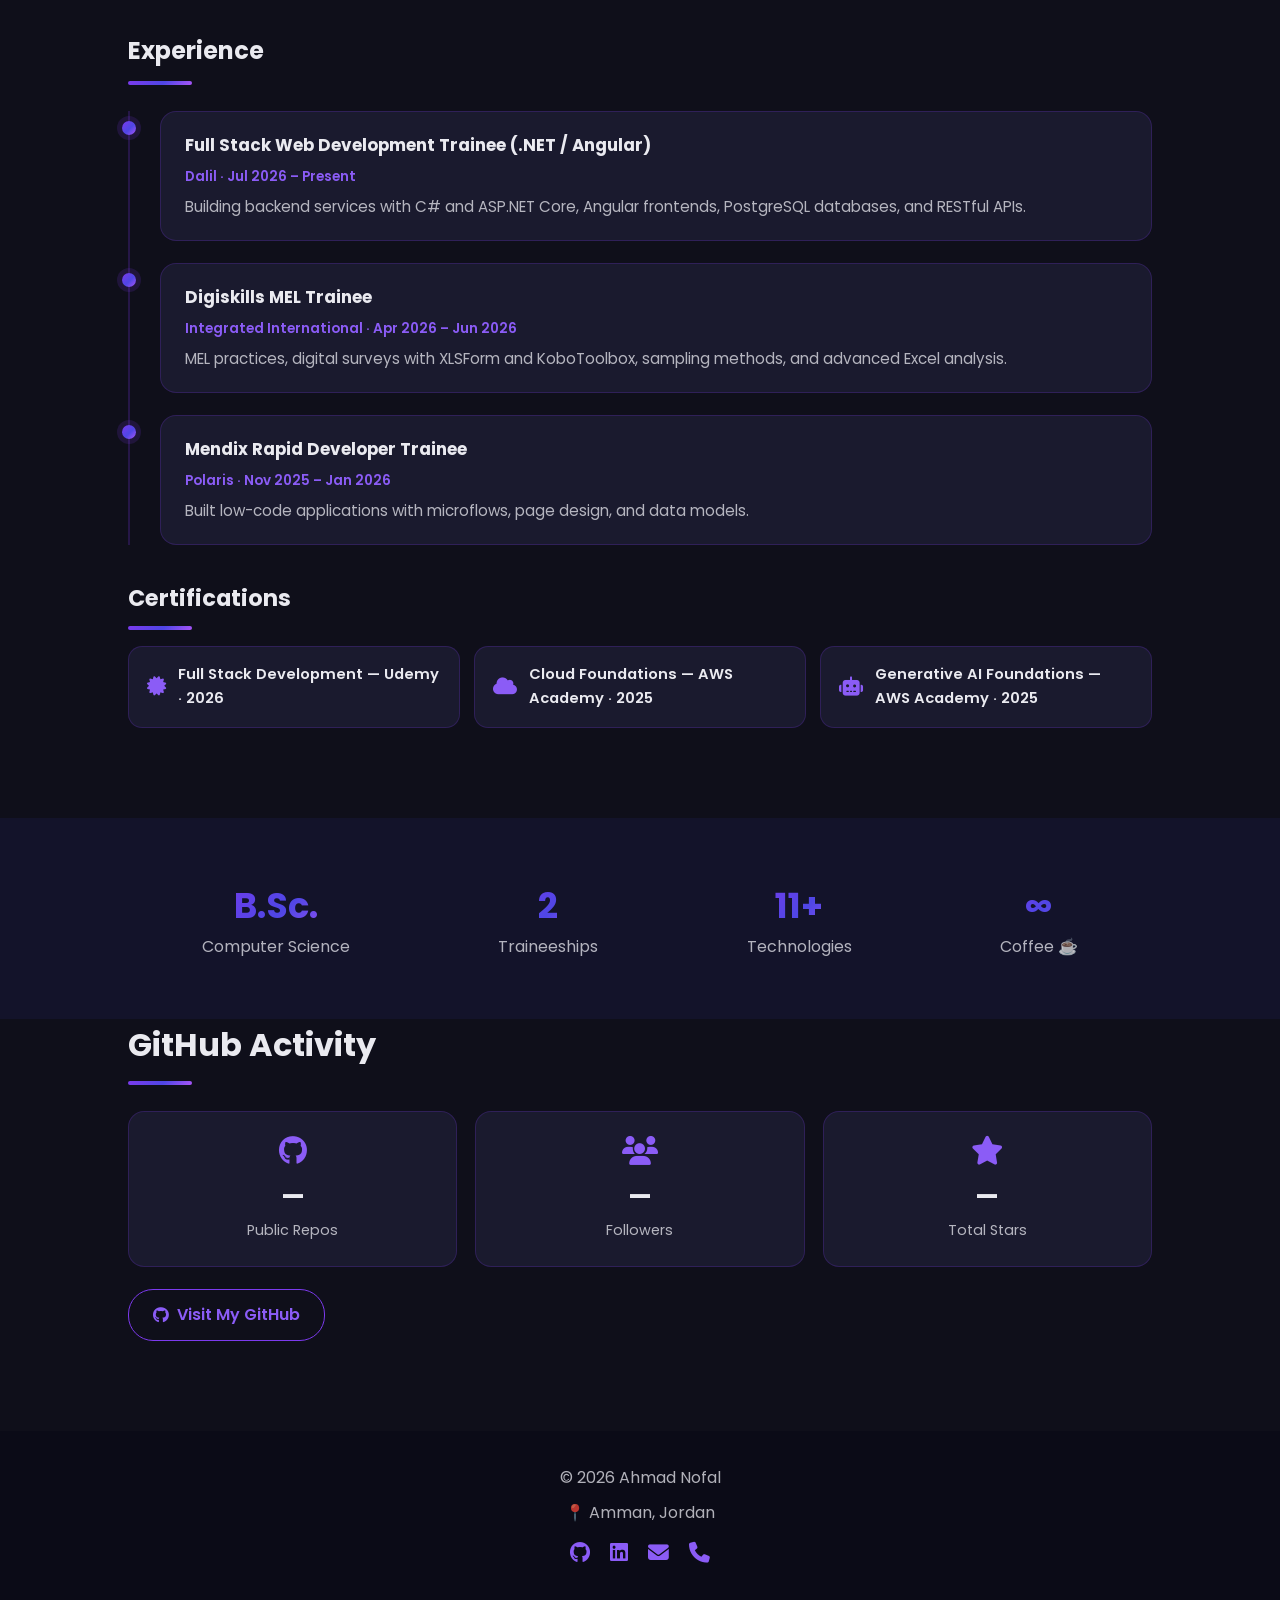
==== commit 496657e0: "Update meta descriptions and interests in index.html include data analysis without any think about s" ====
--- a/index.html
+++ b/index.html
@@ -7,7 +7,7 @@
     <title>Ahmad Nofal | Full-Stack Developer</title>
 
     <!-- SEO -->
-    <meta name="description" content="Ahmad Nofal — Computer Science graduate and Full-Stack developer from Amman, Jordan. Building scalable web apps, simulations, and data-driven systems." />
+    <meta name="description" content="Ahmad Nofal — Computer Science graduate and Full-Stack developer from Amman, Jordan. Building scalable web apps, Data Analysis, and data-driven systems." />
     <meta name="keywords" content="Ahmad Nofal, Full-Stack Developer, Web Developer, Jordan, PHP, .NET, Angular, Portfolio" />
     <meta name="author" content="Ahmad Nofal" />
     <meta name="theme-color" content="#0f0f1a" />
@@ -15,7 +15,7 @@
     <!-- Open Graph -->
     <meta property="og:type" content="website" />
     <meta property="og:title" content="Ahmad Nofal | Full-Stack Developer" />
-    <meta property="og:description" content="CS graduate & Full-Stack developer from Amman, Jordan — building scalable web apps, simulations, and data-driven systems." />
+    <meta property="og:description" content="CS graduate & Full-Stack developer from Amman, Jordan — building scalable web apps, Data Analysis, and data-driven systems." />
     <meta property="og:image" content="assets/img/ahmad.jpg" />
     <meta name="twitter:card" content="summary_large_image" />
     <link rel="icon" href="data:image/svg+xml,<svg xmlns=%22http://www.w3.org/2000/svg%22 viewBox=%220 0 100 100%22><text y=%22.9em%22 font-size=%2290%22>👨‍💻</text></svg>" />
@@ -60,7 +60,7 @@
                 <h1 data-i18n="hero.title">Hi, I’m Ahmad </h1>
                 <div class="typing-line"><span class="typed-text" id="typedText" data-typed="roles"></span><span class="type-cursor">|</span></div>
                 <p data-i18n="hero.subtitle">
-                    CS graduate who loves building scalable web apps, simulations, and systems that make sense.
+                    CS graduate who loves building scalable web apps, data analysis, and systems that make sense.
                 </p>
 
                 <div class="hero-buttons">
@@ -123,9 +123,9 @@
         <h2 data-i18n="interests.title">What I’m into</h2>
 
         <div class="cards">
-            <div class="card reveal" data-i18n="interests.card1">🧪 Simulations</div>
-            <div class="card reveal" data-i18n="interests.card2">🌐 Web Systems</div>
-            <div class="card reveal" data-i18n="interests.card3">🧠 Algorithms</div>
+            <div class="card reveal" data-i18n="interests.card1"> data analysis</div>
+            <div class="card reveal" data-i18n="interests.card2"> Web Systems</div>
+            <div class="card reveal" data-i18n="interests.card3"> Algorithms</div>
         </div>
     </section>
 
@@ -217,4 +217,4 @@
     <script src="assets/js/main.js"></script>
 </body>
 
-</html>+</html>
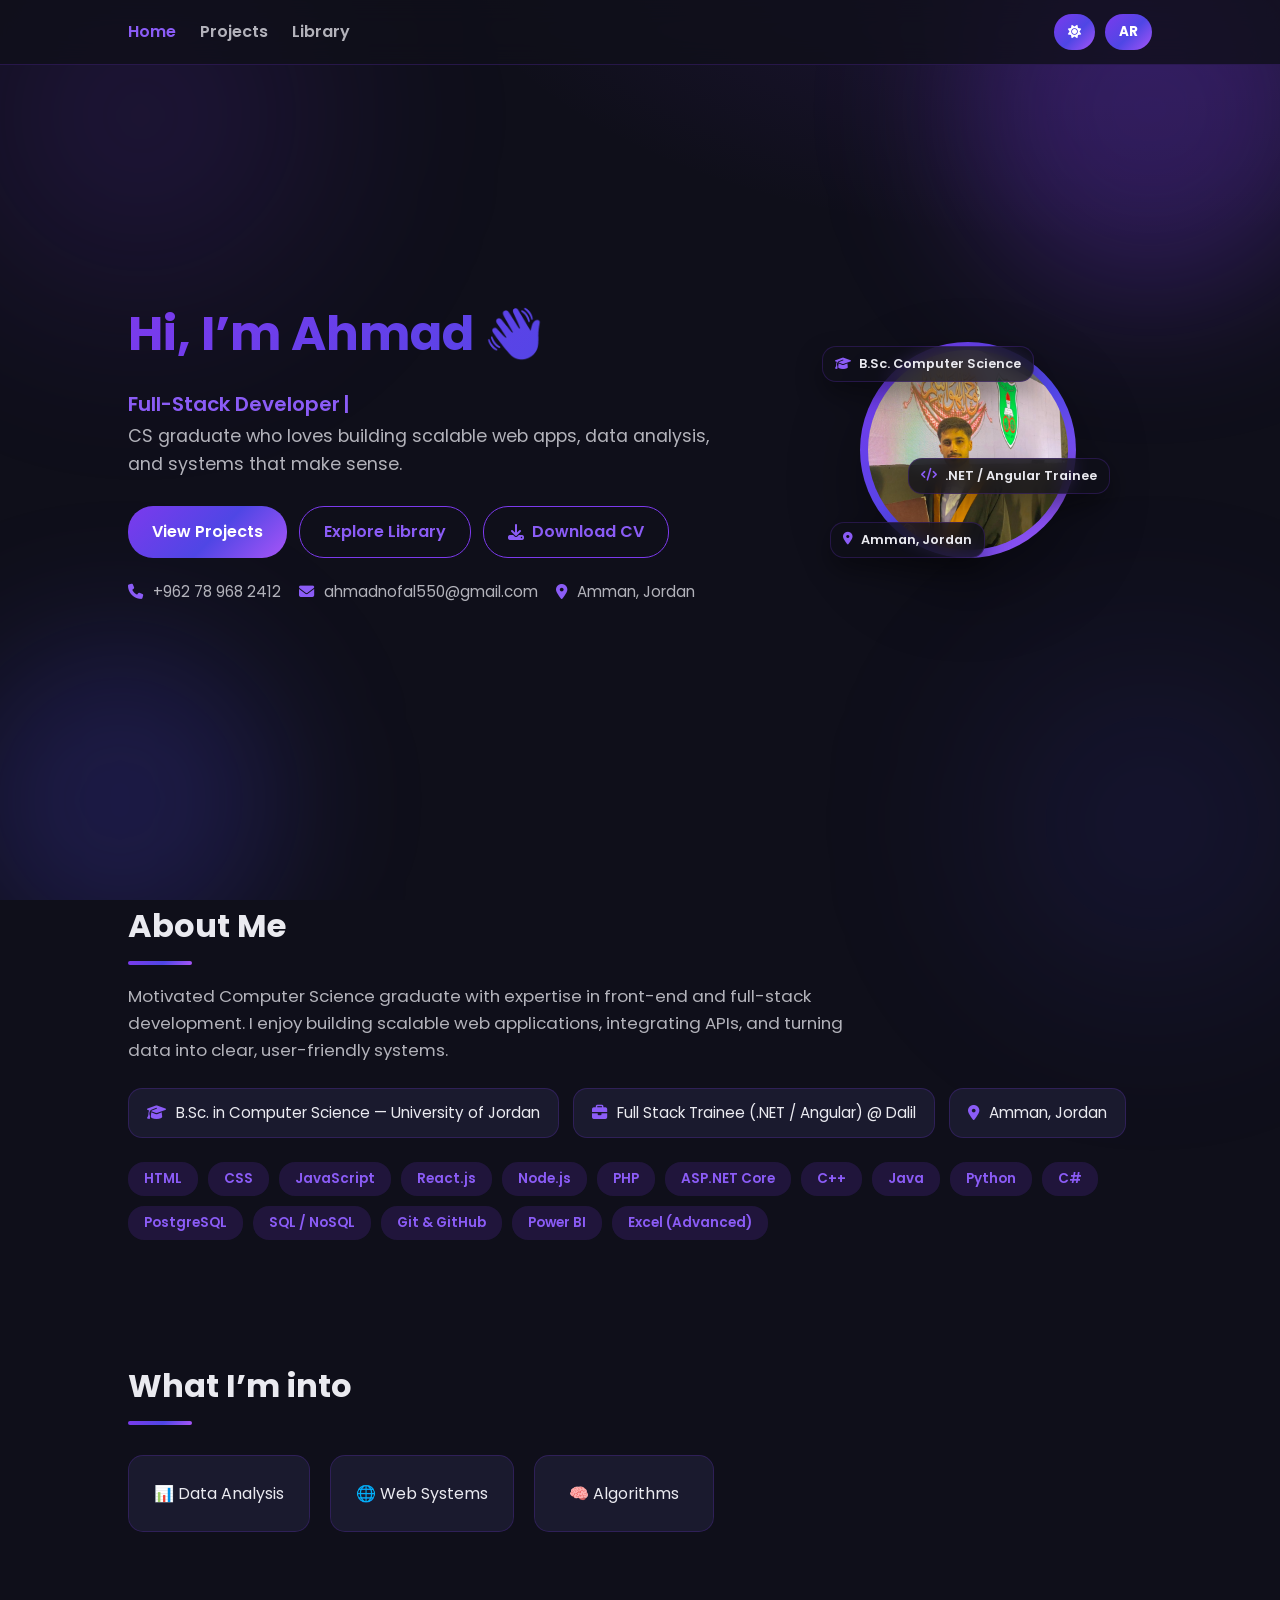
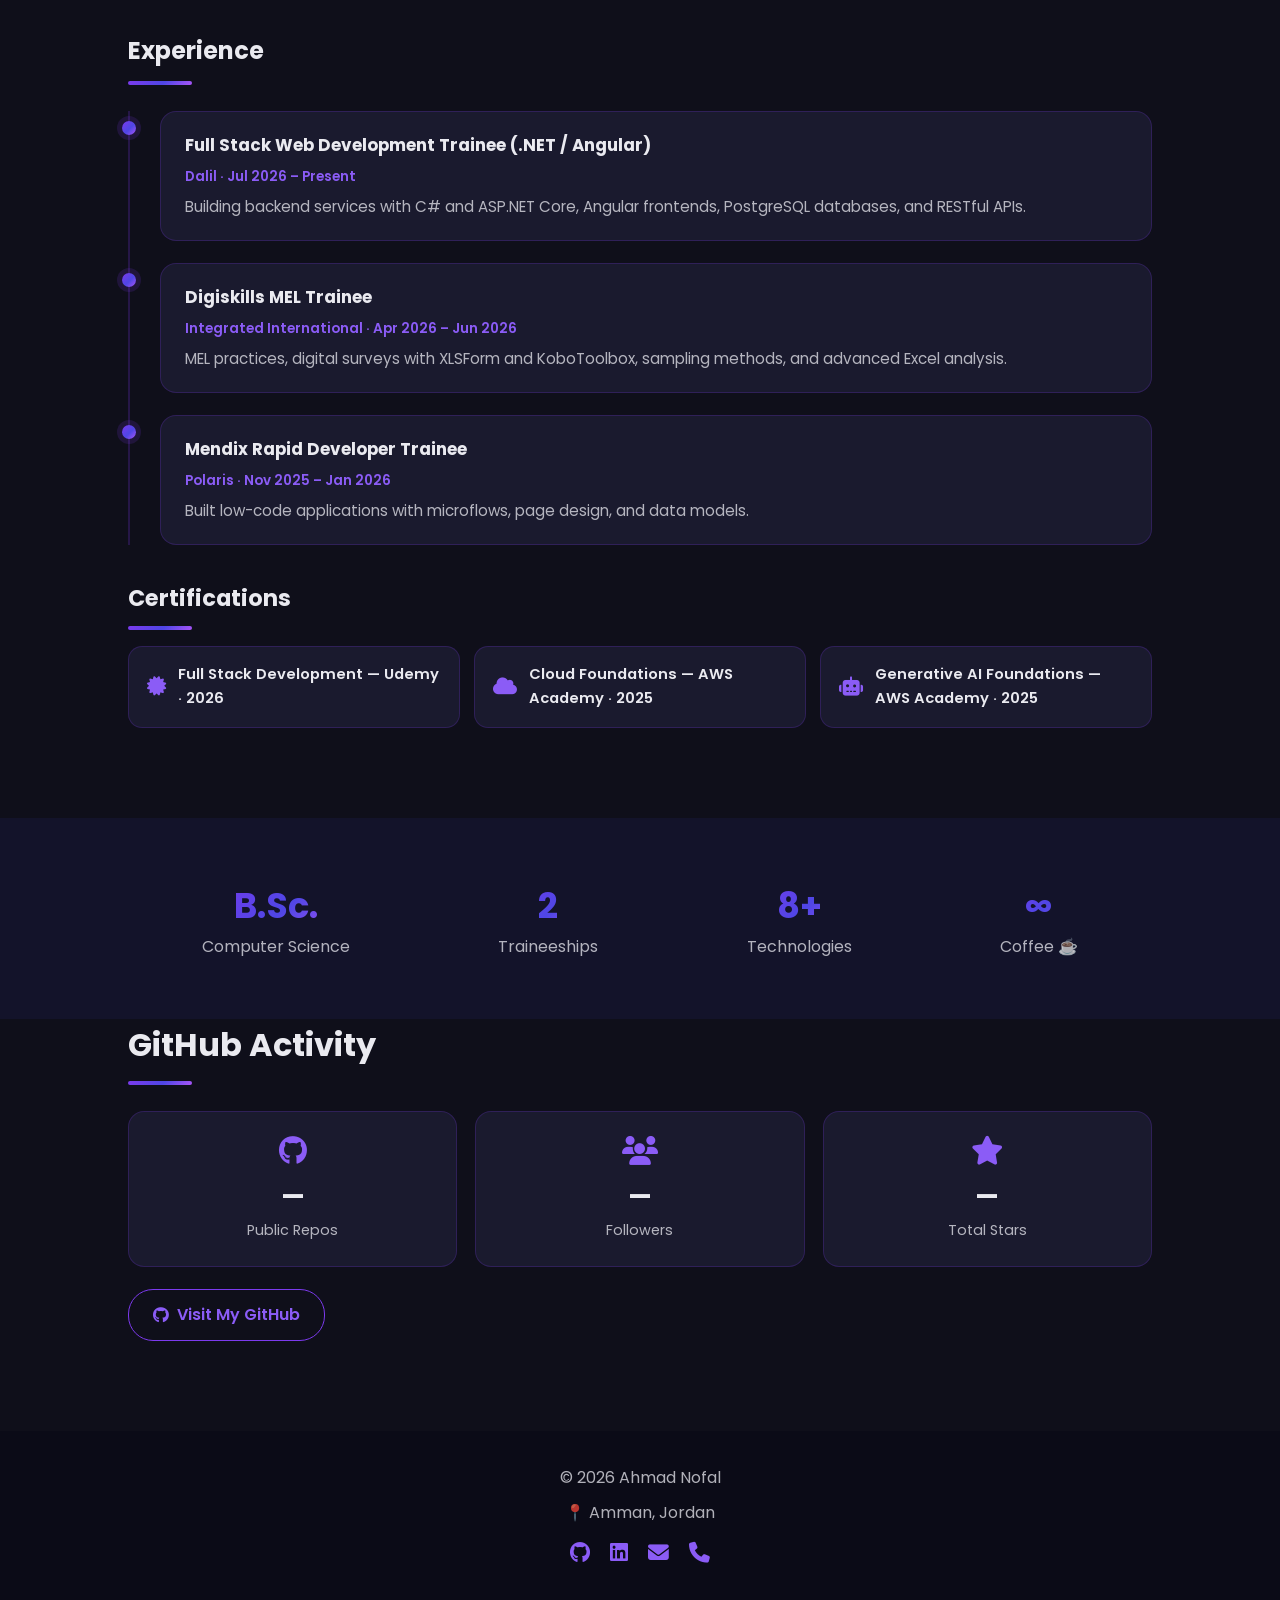
==== commit 779696bb: "Remove My Life page from public site (fully preserved in archive/my-life-page branch)" ====
--- a/index.html
+++ b/index.html
@@ -45,7 +45,6 @@
             <a href="index.html" class="active" data-i18n="nav.home">Home</a>
             <a href="projects.html" data-i18n="nav.projects">Projects</a>
             <a href="library.html" data-i18n="nav.library">Library</a>
-            <a href="life.html" data-i18n="nav.life">My Life</a>
         </nav>
         <div class="toggles">
             <button id="themeToggle" aria-label="Toggle theme"><i class="fas fa-sun"></i></button>
